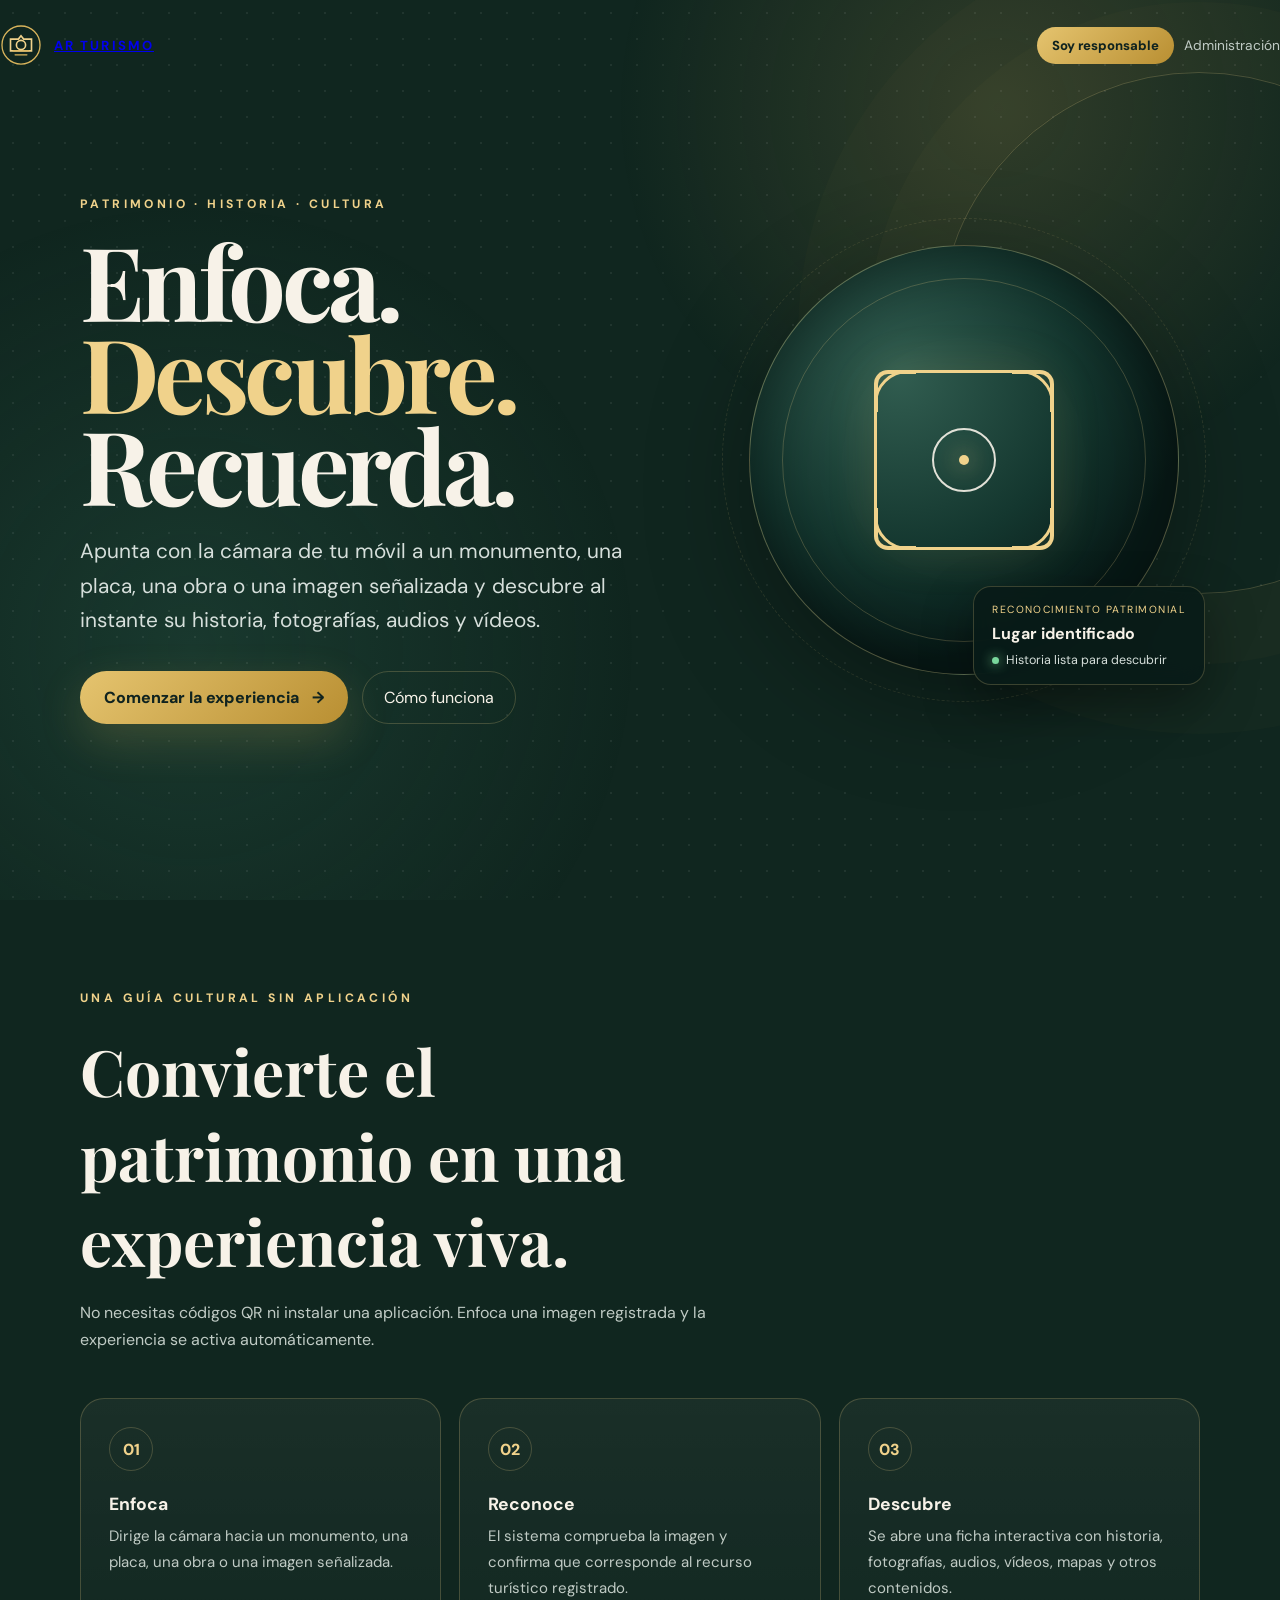
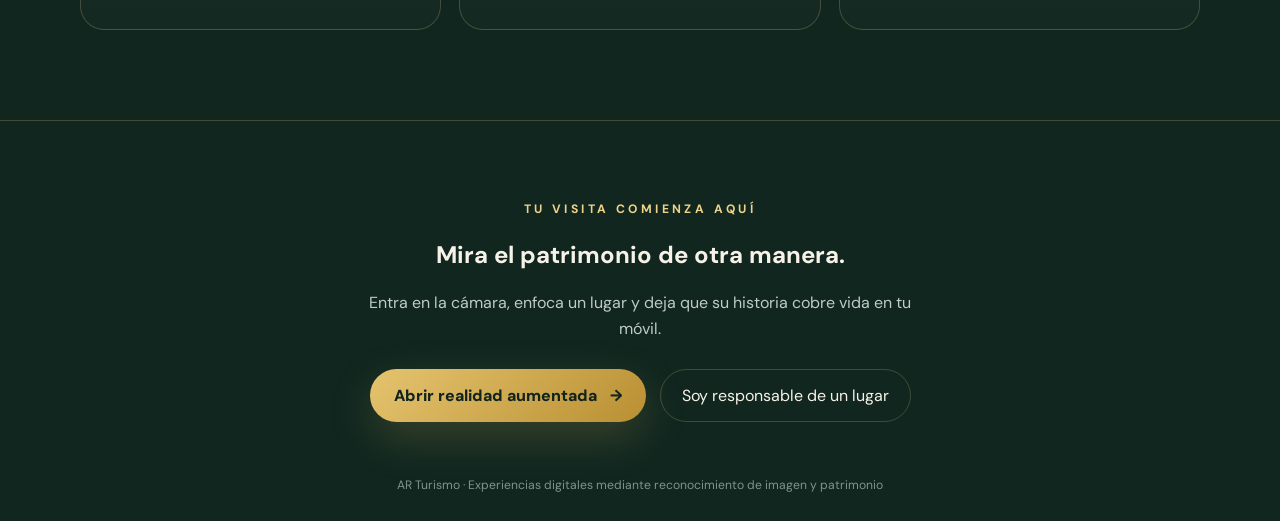
==== tour/index.html @ 6a61d56d "Add files via upload" ====
<!doctype html>
<html lang="es">
<head>
<meta charset="utf-8"><meta name="viewport" content="width=device-width,initial-scale=1,viewport-fit=cover">
<meta name="theme-color" content="#10261f"><meta name="description" content="AR Turismo: descubre monumentos, patrimonio e historias enfocando con la cámara de tu móvil.">
<title>AR Turismo · Descubre el patrimonio</title>
<link rel="preconnect" href="https://fonts.googleapis.com"><link rel="preconnect" href="https://fonts.gstatic.com" crossorigin>
<link href="https://fonts.googleapis.com/css2?family=DM+Sans:wght@400;500;600;700&family=Playfair+Display:wght@600;700&display=swap" rel="stylesheet">
<style>
:root{--bg:#10261f;--bg2:#17352b;--gold:#d9b45c;--gold2:#f0d28b;--cream:#f7f2e8;--muted:#c0cbc5;--line:rgba(240,210,139,.22)}
*{box-sizing:border-box}html{scroll-behavior:smooth}body{margin:0;background:var(--bg);color:var(--cream);font-family:'DM Sans',system-ui,sans-serif;overflow-x:hidden}body:before{content:"";position:fixed;inset:0;pointer-events:none;background:radial-gradient(circle at 78% 12%,rgba(217,180,92,.16),transparent 30%),radial-gradient(circle at 15% 72%,rgba(52,113,92,.25),transparent 35%);z-index:-2}body:after{content:"";position:fixed;inset:0;pointer-events:none;opacity:.07;background-image:radial-gradient(#fff 1px,transparent 1px);background-size:26px 26px;z-index:-1}.wrap{width:min(1120px,92vw);margin:auto}.hero{min-height:100svh;display:flex;align-items:center;position:relative;padding:40px 0 70px}.hero:before{content:"";position:absolute;width:520px;height:520px;border:1px solid var(--line);border-radius:50%;right:-180px;top:8%;box-shadow:0 0 0 70px rgba(217,180,92,.025),0 0 0 140px rgba(217,180,92,.02)}nav{position:absolute;top:24px;left:0;right:0;display:flex;align-items:center;justify-content:space-between}.brand{display:flex;align-items:center;gap:12px;font-weight:700;letter-spacing:.16em;font-size:.82rem}.mini-logo{width:42px;height:42px}.top-links{display:flex;align-items:center;gap:10px}.admin-link{color:var(--muted);text-decoration:none;font-size:.86rem}.owner-link{display:inline-flex;align-items:center;gap:7px;color:#10231f;background:linear-gradient(135deg,#e5c46f,#b98f32);text-decoration:none;font-size:.82rem;font-weight:800;padding:10px 15px;border-radius:999px}.hero-grid{display:grid;grid-template-columns:1.1fr .9fr;gap:70px;align-items:center;width:100%;padding-top:50px}.eyebrow{color:var(--gold2);letter-spacing:.28em;text-transform:uppercase;font-size:.76rem;font-weight:700;margin-bottom:22px}h1{font-family:'Playfair Display',Georgia,serif;font-size:clamp(3.1rem,8vw,6.5rem);line-height:.9;margin:0 0 24px;letter-spacing:-.045em}.accent{color:var(--gold2)}.lead{font-size:clamp(1.05rem,2vw,1.3rem);line-height:1.65;color:#d6dfdb;max-width:640px;margin:0 0 34px}.actions{display:flex;gap:14px;align-items:center;flex-wrap:wrap}.cta{display:inline-flex;align-items:center;gap:13px;padding:16px 24px;border-radius:999px;background:linear-gradient(135deg,#e5c46f,#b98f32);color:#10231f;text-decoration:none;font-weight:800;box-shadow:0 16px 45px rgba(217,180,92,.2)}.ghost{color:var(--cream);text-decoration:none;border:1px solid var(--line);padding:15px 21px;border-radius:999px}.visual{position:relative;min-height:520px;display:grid;place-items:center}.orb{width:min(430px,78vw);aspect-ratio:1;border-radius:50%;background:radial-gradient(circle at 35% 30%,#315d50,#14372f 43%,#081b18 70%);border:1px solid rgba(240,210,139,.32);box-shadow:inset 0 0 80px rgba(0,0,0,.45),0 30px 100px rgba(0,0,0,.35);display:grid;place-items:center;position:relative}.orb:before,.orb:after{content:"";position:absolute;border:1px solid var(--line);border-radius:50%}.orb:before{inset:32px}.orb:after{inset:-28px;border-style:dashed;opacity:.55}.target{width:180px;height:180px;border:3px solid var(--gold2);border-radius:34px;position:relative;box-shadow:0 0 50px rgba(217,180,92,.14)}.target span{position:absolute;width:42px;height:42px;border-color:var(--gold2);border-style:solid}.target span:nth-child(1){left:-3px;top:-3px;border-width:4px 0 0 4px;border-radius:14px 0 0 0}.target span:nth-child(2){right:-3px;top:-3px;border-width:4px 4px 0 0;border-radius:0 14px 0 0}.target span:nth-child(3){left:-3px;bottom:-3px;border-width:0 0 4px 4px;border-radius:0 0 0 14px}.target span:nth-child(4){right:-3px;bottom:-3px;border-width:0 4px 4px 0;border-radius:0 0 14px 0}.lens{position:absolute;inset:55px;border:2px solid rgba(247,242,232,.9);border-radius:50%}.lens:after{content:"";position:absolute;width:10px;height:10px;border-radius:50%;background:var(--gold2);left:50%;top:50%;transform:translate(-50%,-50%);box-shadow:0 0 24px var(--gold2)}.float-card{position:absolute;right:-5px;bottom:35px;background:rgba(8,27,24,.9);backdrop-filter:blur(14px);border:1px solid var(--line);border-radius:18px;padding:16px 18px;min-width:220px;box-shadow:0 20px 50px rgba(0,0,0,.35)}.float-card small{display:block;color:var(--gold2);text-transform:uppercase;letter-spacing:.14em;font-size:.65rem;margin-bottom:7px}.float-card strong{font-size:1rem}.status{display:flex;align-items:center;gap:7px;color:#d6dfdb;font-size:.78rem;margin-top:8px}.dot{width:7px;height:7px;border-radius:50%;background:#79d69c;box-shadow:0 0 12px #79d69c}.section{padding:90px 0}.section-head{max-width:680px;margin-bottom:45px}.section h2{font-family:'Playfair Display',Georgia,serif;font-size:clamp(2.2rem,5vw,4rem);margin:0 0 15px}.section p{color:var(--muted);line-height:1.7}.steps{display:grid;grid-template-columns:repeat(3,1fr);gap:18px}.step{padding:28px;border:1px solid var(--line);background:linear-gradient(180deg,rgba(255,255,255,.045),rgba(255,255,255,.015));border-radius:24px}.num{width:44px;height:44px;border-radius:50%;display:grid;place-items:center;border:1px solid var(--line);color:var(--gold2);font-weight:800;margin-bottom:22px}.step h3{margin:0 0 9px;font-size:1.1rem}.step p{margin:0;font-size:.94rem}.bottom{text-align:center;padding:80px 0 55px;border-top:1px solid var(--line)}.bottom p{color:var(--muted);margin:20px auto 28px;max-width:580px;line-height:1.6}.footer{color:#82928c;text-align:center;font-size:.76rem;padding-bottom:28px}@media(max-width:800px){.hero-grid{grid-template-columns:1fr;gap:20px}.visual{min-height:390px}.orb{width:min(350px,76vw)}.float-card{right:2%;bottom:10px}.steps{grid-template-columns:1fr}.hero{padding-top:85px}.admin-link{display:none}.visual{order:2}.hero-grid{padding-top:20px}}
</style>
</head>
<body>
<header class="hero"><div class="wrap"><nav><a class="brand" href="./"><svg class="mini-logo" viewBox="0 0 64 64" aria-hidden="true"><circle cx="32" cy="32" r="29" fill="none" stroke="#d9b45c" stroke-width="2"/><path d="M16 23h12l4-5 4 5h12v18H16z" fill="none" stroke="#f0d28b" stroke-width="2.5"/><path d="M20 41h24M23 47h18" stroke="#d9b45c" stroke-width="2" stroke-linecap="round"/><circle cx="32" cy="32" r="7" fill="none" stroke="#f0d28b" stroke-width="2.5"/></svg><span>AR TURISMO</span></a><div class="top-links"><a class="owner-link" href="./owner/">Soy responsable</a><a class="admin-link" href="./admin/">Administración</a></div></nav><div class="hero-grid"><div><div class="eyebrow">Patrimonio · Historia · Cultura</div><h1>Enfoca.<br><span class="accent">Descubre.</span><br>Recuerda.</h1><p class="lead">Apunta con la cámara de tu móvil a un monumento, una placa, una obra o una imagen señalizada y descubre al instante su historia, fotografías, audios y vídeos.</p><div class="actions"><a class="cta" href="./app.html">Comenzar la experiencia <span>→</span></a><a class="ghost" href="#como-funciona">Cómo funciona</a></div></div><div class="visual" aria-hidden="true"><div class="orb"><div class="target"><span></span><span></span><span></span><span></span><div class="lens"></div></div></div><div class="float-card"><small>Reconocimiento patrimonial</small><strong>Lugar identificado</strong><div class="status"><span class="dot"></span> Historia lista para descubrir</div></div></div></div></div></header>
<main id="como-funciona" class="section"><div class="wrap"><div class="section-head"><div class="eyebrow">Una guía cultural sin aplicación</div><h2>Convierte el patrimonio en una experiencia viva.</h2><p>No necesitas códigos QR ni instalar una aplicación. Enfoca una imagen registrada y la experiencia se activa automáticamente.</p></div><div class="steps"><article class="step"><div class="num">01</div><h3>Enfoca</h3><p>Dirige la cámara hacia un monumento, una placa, una obra o una imagen señalizada.</p></article><article class="step"><div class="num">02</div><h3>Reconoce</h3><p>El sistema comprueba la imagen y confirma que corresponde al recurso turístico registrado.</p></article><article class="step"><div class="num">03</div><h3>Descubre</h3><p>Se abre una ficha interactiva con historia, fotografías, audios, vídeos, mapas y otros contenidos.</p></article></div></div></main>
<section class="bottom"><div class="wrap"><div class="eyebrow">Tu visita comienza aquí</div><h2>Mira el patrimonio de otra manera.</h2><p>Entra en la cámara, enfoca un lugar y deja que su historia cobre vida en tu móvil.</p><div class="actions" style="justify-content:center"><a class="cta" href="./app.html">Abrir realidad aumentada <span>→</span></a><a class="ghost" href="./owner/">Soy responsable de un lugar</a></div></div></section>
<footer class="footer">AR Turismo · Experiencias digitales mediante reconocimiento de imagen y patrimonio</footer>
</body></html>
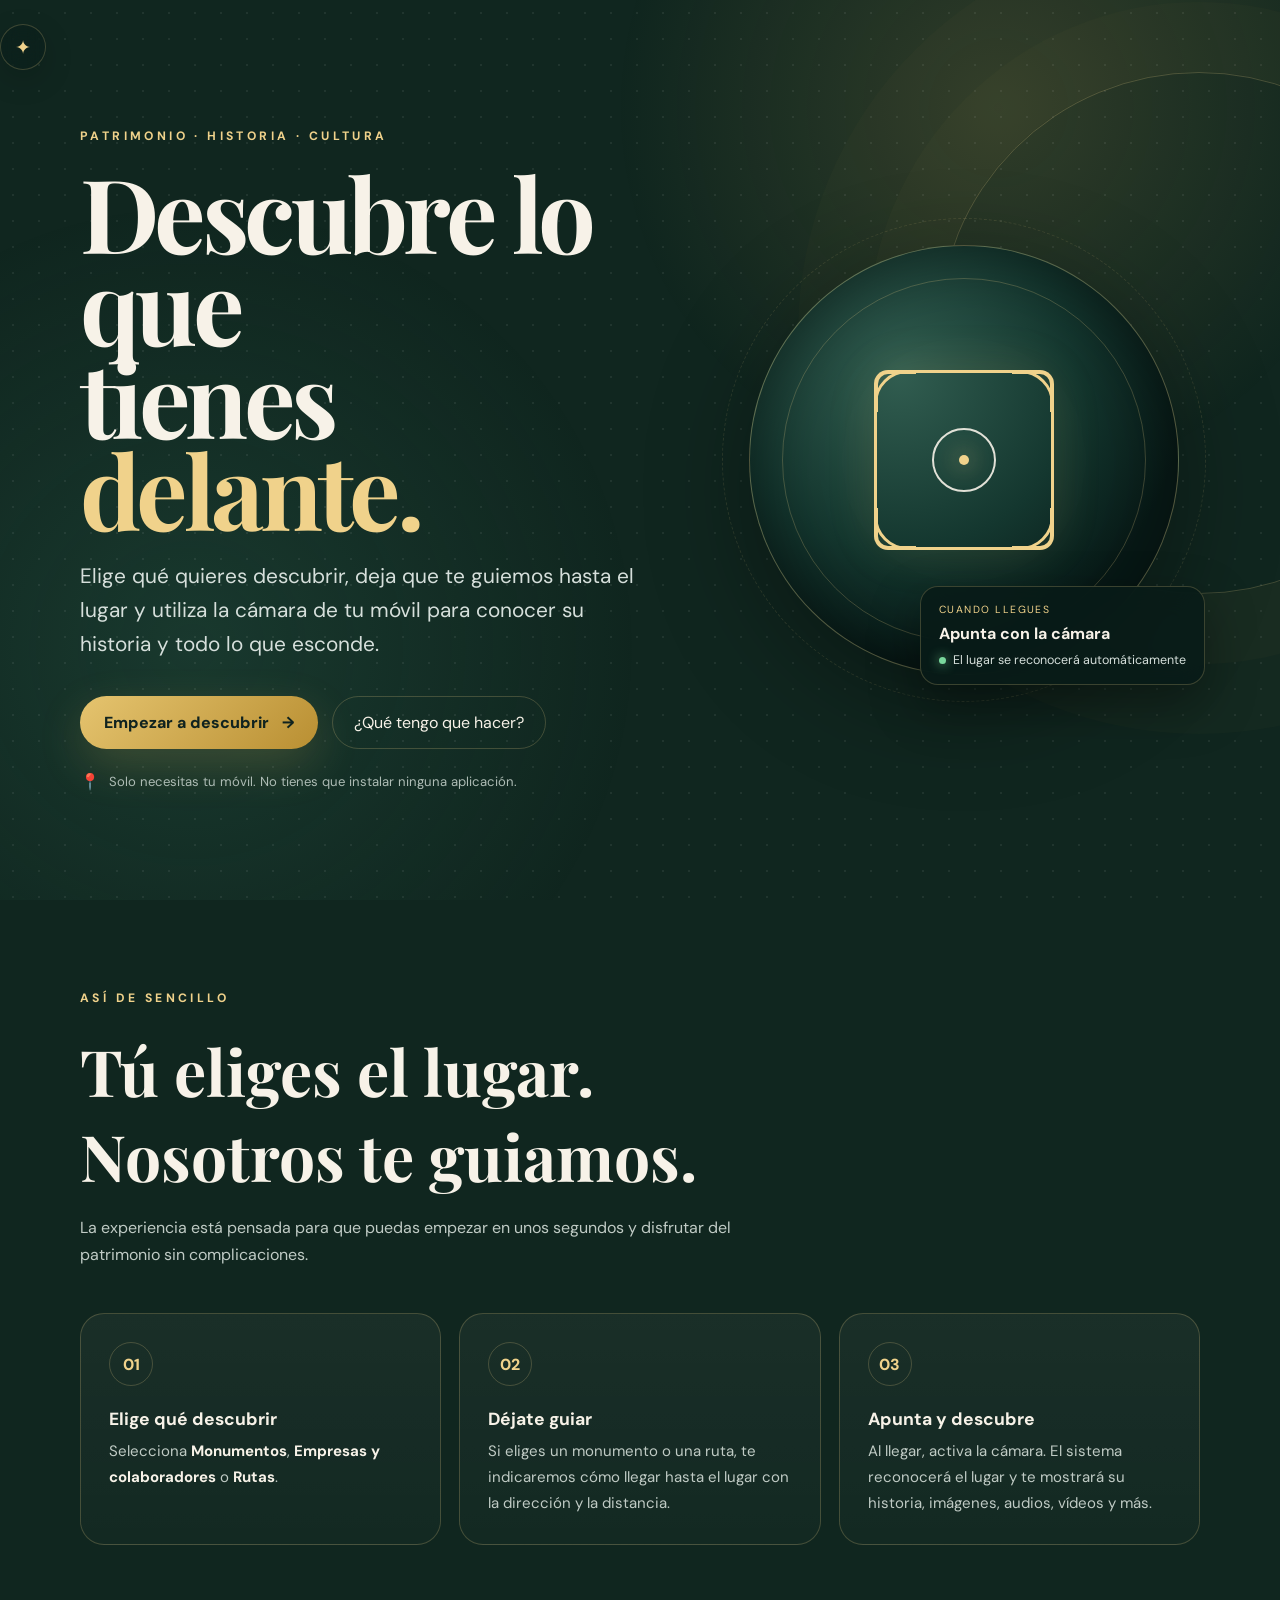
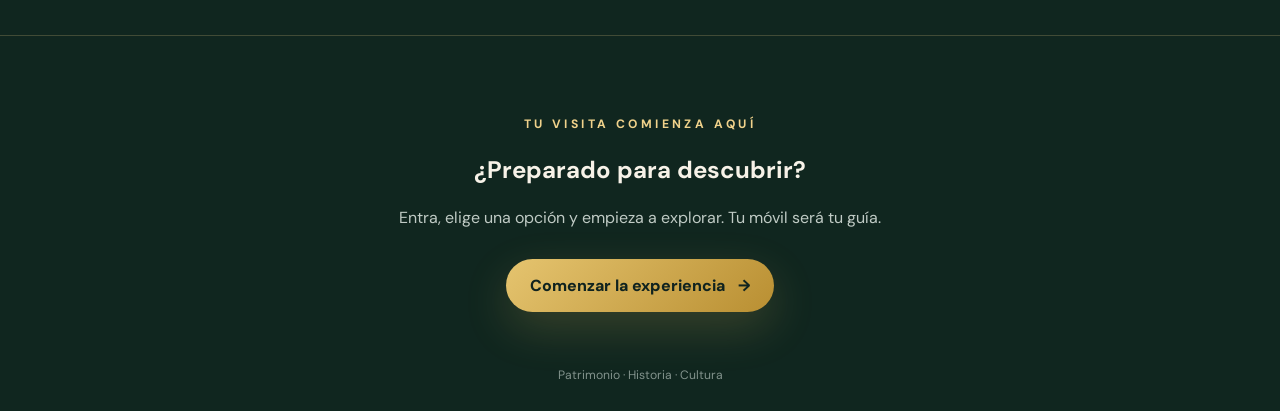
==== commit 8d15bc73: "Add files via upload" ====
--- a/tour/index.html
+++ b/tour/index.html
@@ -2,18 +2,21 @@
 <html lang="es">
 <head>
 <meta charset="utf-8"><meta name="viewport" content="width=device-width,initial-scale=1,viewport-fit=cover">
-<meta name="theme-color" content="#10261f"><meta name="description" content="AR Turismo: descubre monumentos, patrimonio e historias enfocando con la cámara de tu móvil.">
-<title>AR Turismo · Descubre el patrimonio</title>
+<meta name="theme-color" content="#10261f"><meta name="description" content="Descubre monumentos, rutas, empresas y lugares de interés. Déjate guiar y descubre su historia con tu móvil.">
+<title>Descubre tu patrimonio</title>
 <link rel="preconnect" href="https://fonts.googleapis.com"><link rel="preconnect" href="https://fonts.gstatic.com" crossorigin>
 <link href="https://fonts.googleapis.com/css2?family=DM+Sans:wght@400;500;600;700&family=Playfair+Display:wght@600;700&display=swap" rel="stylesheet">
 <style>
 :root{--bg:#10261f;--bg2:#17352b;--gold:#d9b45c;--gold2:#f0d28b;--cream:#f7f2e8;--muted:#c0cbc5;--line:rgba(240,210,139,.22)}
-*{box-sizing:border-box}html{scroll-behavior:smooth}body{margin:0;background:var(--bg);color:var(--cream);font-family:'DM Sans',system-ui,sans-serif;overflow-x:hidden}body:before{content:"";position:fixed;inset:0;pointer-events:none;background:radial-gradient(circle at 78% 12%,rgba(217,180,92,.16),transparent 30%),radial-gradient(circle at 15% 72%,rgba(52,113,92,.25),transparent 35%);z-index:-2}body:after{content:"";position:fixed;inset:0;pointer-events:none;opacity:.07;background-image:radial-gradient(#fff 1px,transparent 1px);background-size:26px 26px;z-index:-1}.wrap{width:min(1120px,92vw);margin:auto}.hero{min-height:100svh;display:flex;align-items:center;position:relative;padding:40px 0 70px}.hero:before{content:"";position:absolute;width:520px;height:520px;border:1px solid var(--line);border-radius:50%;right:-180px;top:8%;box-shadow:0 0 0 70px rgba(217,180,92,.025),0 0 0 140px rgba(217,180,92,.02)}nav{position:absolute;top:24px;left:0;right:0;display:flex;align-items:center;justify-content:space-between}.brand{display:flex;align-items:center;gap:12px;font-weight:700;letter-spacing:.16em;font-size:.82rem}.mini-logo{width:42px;height:42px}.top-links{display:flex;align-items:center;gap:10px}.admin-link{color:var(--muted);text-decoration:none;font-size:.86rem}.owner-link{display:inline-flex;align-items:center;gap:7px;color:#10231f;background:linear-gradient(135deg,#e5c46f,#b98f32);text-decoration:none;font-size:.82rem;font-weight:800;padding:10px 15px;border-radius:999px}.hero-grid{display:grid;grid-template-columns:1.1fr .9fr;gap:70px;align-items:center;width:100%;padding-top:50px}.eyebrow{color:var(--gold2);letter-spacing:.28em;text-transform:uppercase;font-size:.76rem;font-weight:700;margin-bottom:22px}h1{font-family:'Playfair Display',Georgia,serif;font-size:clamp(3.1rem,8vw,6.5rem);line-height:.9;margin:0 0 24px;letter-spacing:-.045em}.accent{color:var(--gold2)}.lead{font-size:clamp(1.05rem,2vw,1.3rem);line-height:1.65;color:#d6dfdb;max-width:640px;margin:0 0 34px}.actions{display:flex;gap:14px;align-items:center;flex-wrap:wrap}.cta{display:inline-flex;align-items:center;gap:13px;padding:16px 24px;border-radius:999px;background:linear-gradient(135deg,#e5c46f,#b98f32);color:#10231f;text-decoration:none;font-weight:800;box-shadow:0 16px 45px rgba(217,180,92,.2)}.ghost{color:var(--cream);text-decoration:none;border:1px solid var(--line);padding:15px 21px;border-radius:999px}.visual{position:relative;min-height:520px;display:grid;place-items:center}.orb{width:min(430px,78vw);aspect-ratio:1;border-radius:50%;background:radial-gradient(circle at 35% 30%,#315d50,#14372f 43%,#081b18 70%);border:1px solid rgba(240,210,139,.32);box-shadow:inset 0 0 80px rgba(0,0,0,.45),0 30px 100px rgba(0,0,0,.35);display:grid;place-items:center;position:relative}.orb:before,.orb:after{content:"";position:absolute;border:1px solid var(--line);border-radius:50%}.orb:before{inset:32px}.orb:after{inset:-28px;border-style:dashed;opacity:.55}.target{width:180px;height:180px;border:3px solid var(--gold2);border-radius:34px;position:relative;box-shadow:0 0 50px rgba(217,180,92,.14)}.target span{position:absolute;width:42px;height:42px;border-color:var(--gold2);border-style:solid}.target span:nth-child(1){left:-3px;top:-3px;border-width:4px 0 0 4px;border-radius:14px 0 0 0}.target span:nth-child(2){right:-3px;top:-3px;border-width:4px 4px 0 0;border-radius:0 14px 0 0}.target span:nth-child(3){left:-3px;bottom:-3px;border-width:0 0 4px 4px;border-radius:0 0 0 14px}.target span:nth-child(4){right:-3px;bottom:-3px;border-width:0 4px 4px 0;border-radius:0 0 14px 0}.lens{position:absolute;inset:55px;border:2px solid rgba(247,242,232,.9);border-radius:50%}.lens:after{content:"";position:absolute;width:10px;height:10px;border-radius:50%;background:var(--gold2);left:50%;top:50%;transform:translate(-50%,-50%);box-shadow:0 0 24px var(--gold2)}.float-card{position:absolute;right:-5px;bottom:35px;background:rgba(8,27,24,.9);backdrop-filter:blur(14px);border:1px solid var(--line);border-radius:18px;padding:16px 18px;min-width:220px;box-shadow:0 20px 50px rgba(0,0,0,.35)}.float-card small{display:block;color:var(--gold2);text-transform:uppercase;letter-spacing:.14em;font-size:.65rem;margin-bottom:7px}.float-card strong{font-size:1rem}.status{display:flex;align-items:center;gap:7px;color:#d6dfdb;font-size:.78rem;margin-top:8px}.dot{width:7px;height:7px;border-radius:50%;background:#79d69c;box-shadow:0 0 12px #79d69c}.section{padding:90px 0}.section-head{max-width:680px;margin-bottom:45px}.section h2{font-family:'Playfair Display',Georgia,serif;font-size:clamp(2.2rem,5vw,4rem);margin:0 0 15px}.section p{color:var(--muted);line-height:1.7}.steps{display:grid;grid-template-columns:repeat(3,1fr);gap:18px}.step{padding:28px;border:1px solid var(--line);background:linear-gradient(180deg,rgba(255,255,255,.045),rgba(255,255,255,.015));border-radius:24px}.num{width:44px;height:44px;border-radius:50%;display:grid;place-items:center;border:1px solid var(--line);color:var(--gold2);font-weight:800;margin-bottom:22px}.step h3{margin:0 0 9px;font-size:1.1rem}.step p{margin:0;font-size:.94rem}.bottom{text-align:center;padding:80px 0 55px;border-top:1px solid var(--line)}.bottom p{color:var(--muted);margin:20px auto 28px;max-width:580px;line-height:1.6}.footer{color:#82928c;text-align:center;font-size:.76rem;padding-bottom:28px}@media(max-width:800px){.hero-grid{grid-template-columns:1fr;gap:20px}.visual{min-height:390px}.orb{width:min(350px,76vw)}.float-card{right:2%;bottom:10px}.steps{grid-template-columns:1fr}.hero{padding-top:85px}.admin-link{display:none}.visual{order:2}.hero-grid{padding-top:20px}}
+*{box-sizing:border-box}html{scroll-behavior:smooth}body{margin:0;background:var(--bg);color:var(--cream);font-family:'DM Sans',system-ui,sans-serif;overflow-x:hidden}body:before{content:"";position:fixed;inset:0;pointer-events:none;background:radial-gradient(circle at 78% 12%,rgba(217,180,92,.16),transparent 30%),radial-gradient(circle at 15% 72%,rgba(52,113,92,.25),transparent 35%);z-index:-2}body:after{content:"";position:fixed;inset:0;pointer-events:none;opacity:.07;background-image:radial-gradient(#fff 1px,transparent 1px);background-size:26px 26px;z-index:-1}.wrap{width:min(1120px,92vw);margin:auto}.hero{min-height:100svh;display:flex;align-items:center;position:relative;padding:40px 0 70px}.hero:before{content:"";position:absolute;width:520px;height:520px;border:1px solid var(--line);border-radius:50%;right:-180px;top:8%;box-shadow:0 0 0 70px rgba(217,180,92,.025),0 0 0 140px rgba(217,180,92,.02)}nav{position:absolute;top:24px;left:0;right:0;display:flex;align-items:center;justify-content:space-between}.brand{display:flex;align-items:center;gap:12px;font-weight:700;letter-spacing:.16em;font-size:.82rem}.mini-logo{width:42px;height:42px}.top-links{display:flex;align-items:center;gap:10px}.admin-link{color:var(--muted);text-decoration:none;font-size:.86rem}.owner-link{display:inline-flex;align-items:center;gap:7px;color:#10231f;background:linear-gradient(135deg,#e5c46f,#b98f32);text-decoration:none;font-size:.82rem;font-weight:800;padding:10px 15px;border-radius:999px}.hero-grid{display:grid;grid-template-columns:1.1fr .9fr;gap:70px;align-items:center;width:100%;padding-top:50px}.eyebrow{color:var(--gold2);letter-spacing:.28em;text-transform:uppercase;font-size:.76rem;font-weight:700;margin-bottom:22px}h1{font-family:'Playfair Display',Georgia,serif;font-size:clamp(3.1rem,8vw,6.5rem);line-height:.9;margin:0 0 24px;letter-spacing:-.045em}.accent{color:var(--gold2)}.lead{font-size:clamp(1.05rem,2vw,1.3rem);line-height:1.65;color:#d6dfdb;max-width:640px;margin:0 0 34px}.actions{display:flex;gap:14px;align-items:center;flex-wrap:wrap}.cta{display:inline-flex;align-items:center;gap:13px;padding:16px 24px;border-radius:999px;background:linear-gradient(135deg,#e5c46f,#b98f32);color:#10231f;text-decoration:none;font-weight:800;box-shadow:0 16px 45px rgba(217,180,92,.2)}.ghost{color:var(--cream);text-decoration:none;border:1px solid var(--line);padding:15px 21px;border-radius:999px}.visual{position:relative;min-height:520px;display:grid;place-items:center}.orb{width:min(430px,78vw);aspect-ratio:1;border-radius:50%;background:radial-gradient(circle at 35% 30%,#315d50,#14372f 43%,#081b18 70%);border:1px solid rgba(240,210,139,.32);box-shadow:inset 0 0 80px rgba(0,0,0,.45),0 30px 100px rgba(0,0,0,.35);display:grid;place-items:center;position:relative}.orb:before,.orb:after{content:"";position:absolute;border:1px solid var(--line);border-radius:50%}.orb:before{inset:32px}.orb:after{inset:-28px;border-style:dashed;opacity:.55}.target{width:180px;height:180px;border:3px solid var(--gold2);border-radius:34px;position:relative;box-shadow:0 0 50px rgba(217,180,92,.14)}.target span{position:absolute;width:42px;height:42px;border-color:var(--gold2);border-style:solid}.target span:nth-child(1){left:-3px;top:-3px;border-width:4px 0 0 4px;border-radius:14px 0 0 0}.target span:nth-child(2){right:-3px;top:-3px;border-width:4px 4px 0 0;border-radius:0 14px 0 0}.target span:nth-child(3){left:-3px;bottom:-3px;border-width:0 0 4px 4px;border-radius:0 0 0 14px}.target span:nth-child(4){right:-3px;bottom:-3px;border-width:0 4px 4px 0;border-radius:0 0 14px 0}.lens{position:absolute;inset:55px;border:2px solid rgba(247,242,232,.9);border-radius:50%}.lens:after{content:"";position:absolute;width:10px;height:10px;border-radius:50%;background:var(--gold2);left:50%;top:50%;transform:translate(-50%,-50%);box-shadow:0 0 24px var(--gold2)}.float-card{position:absolute;right:-5px;bottom:35px;background:rgba(8,27,24,.9);backdrop-filter:blur(14px);border:1px solid var(--line);border-radius:18px;padding:16px 18px;min-width:220px;box-shadow:0 20px 50px rgba(0,0,0,.35)}.float-card small{display:block;color:var(--gold2);text-transform:uppercase;letter-spacing:.14em;font-size:.65rem;margin-bottom:7px}.float-card strong{font-size:1rem}.status{display:flex;align-items:center;gap:7px;color:#d6dfdb;font-size:.78rem;margin-top:8px}.dot{width:7px;height:7px;border-radius:50%;background:#79d69c;box-shadow:0 0 12px #79d69c}.section{padding:90px 0}.section-head{max-width:680px;margin-bottom:45px}.section h2{font-family:'Playfair Display',Georgia,serif;font-size:clamp(2.2rem,5vw,4rem);margin:0 0 15px}.section p{color:var(--muted);line-height:1.7}.steps{display:grid;grid-template-columns:repeat(3,1fr);gap:18px}.step{padding:28px;border:1px solid var(--line);background:linear-gradient(180deg,rgba(255,255,255,.045),rgba(255,255,255,.015));border-radius:24px}.num{width:44px;height:44px;border-radius:50%;display:grid;place-items:center;border:1px solid var(--line);color:var(--gold2);font-weight:800;margin-bottom:22px}.step h3{margin:0 0 9px;font-size:1.1rem}.step p{margin:0;font-size:.94rem}.bottom{text-align:center;padding:80px 0 55px;border-top:1px solid var(--line)}.bottom p{color:var(--muted);margin:20px auto 28px;max-width:580px;line-height:1.6}.footer{color:#82928c;text-align:center;font-size:.76rem;padding-bottom:28px}
+.home-mark{display:grid;place-items:center;width:46px;height:46px;border-radius:50%;border:1px solid var(--line);color:var(--gold2);text-decoration:none;background:rgba(8,27,24,.42);backdrop-filter:blur(10px);font-size:1.2rem;box-shadow:0 10px 30px rgba(0,0,0,.16)}
+.hero-note{display:flex;align-items:center;gap:9px;margin-top:22px;color:#aebcb5;font-size:.82rem;max-width:460px}.hero-note span:first-child{font-size:1rem}.float-card{min-width:250px}.step strong{color:var(--cream)}
+@media(max-width:800px){.hero-grid{grid-template-columns:1fr;gap:20px}.visual{min-height:390px}.orb{width:min(350px,76vw)}.float-card{right:2%;bottom:10px}.steps{grid-template-columns:1fr}.hero{padding-top:85px}.admin-link{display:none}.visual{order:2}.hero-grid{padding-top:20px}}
 </style>
 </head>
 <body>
-<header class="hero"><div class="wrap"><nav><a class="brand" href="./"><svg class="mini-logo" viewBox="0 0 64 64" aria-hidden="true"><circle cx="32" cy="32" r="29" fill="none" stroke="#d9b45c" stroke-width="2"/><path d="M16 23h12l4-5 4 5h12v18H16z" fill="none" stroke="#f0d28b" stroke-width="2.5"/><path d="M20 41h24M23 47h18" stroke="#d9b45c" stroke-width="2" stroke-linecap="round"/><circle cx="32" cy="32" r="7" fill="none" stroke="#f0d28b" stroke-width="2.5"/></svg><span>AR TURISMO</span></a><div class="top-links"><a class="owner-link" href="./owner/">Soy responsable</a><a class="admin-link" href="./admin/">Administración</a></div></nav><div class="hero-grid"><div><div class="eyebrow">Patrimonio · Historia · Cultura</div><h1>Enfoca.<br><span class="accent">Descubre.</span><br>Recuerda.</h1><p class="lead">Apunta con la cámara de tu móvil a un monumento, una placa, una obra o una imagen señalizada y descubre al instante su historia, fotografías, audios y vídeos.</p><div class="actions"><a class="cta" href="./app.html">Comenzar la experiencia <span>→</span></a><a class="ghost" href="#como-funciona">Cómo funciona</a></div></div><div class="visual" aria-hidden="true"><div class="orb"><div class="target"><span></span><span></span><span></span><span></span><div class="lens"></div></div></div><div class="float-card"><small>Reconocimiento patrimonial</small><strong>Lugar identificado</strong><div class="status"><span class="dot"></span> Historia lista para descubrir</div></div></div></div></div></header>
-<main id="como-funciona" class="section"><div class="wrap"><div class="section-head"><div class="eyebrow">Una guía cultural sin aplicación</div><h2>Convierte el patrimonio en una experiencia viva.</h2><p>No necesitas códigos QR ni instalar una aplicación. Enfoca una imagen registrada y la experiencia se activa automáticamente.</p></div><div class="steps"><article class="step"><div class="num">01</div><h3>Enfoca</h3><p>Dirige la cámara hacia un monumento, una placa, una obra o una imagen señalizada.</p></article><article class="step"><div class="num">02</div><h3>Reconoce</h3><p>El sistema comprueba la imagen y confirma que corresponde al recurso turístico registrado.</p></article><article class="step"><div class="num">03</div><h3>Descubre</h3><p>Se abre una ficha interactiva con historia, fotografías, audios, vídeos, mapas y otros contenidos.</p></article></div></div></main>
-<section class="bottom"><div class="wrap"><div class="eyebrow">Tu visita comienza aquí</div><h2>Mira el patrimonio de otra manera.</h2><p>Entra en la cámara, enfoca un lugar y deja que su historia cobre vida en tu móvil.</p><div class="actions" style="justify-content:center"><a class="cta" href="./app.html">Abrir realidad aumentada <span>→</span></a><a class="ghost" href="./owner/">Soy responsable de un lugar</a></div></div></section>
-<footer class="footer">AR Turismo · Experiencias digitales mediante reconocimiento de imagen y patrimonio</footer>
+<header class="hero"><div class="wrap"><nav aria-label="Navegación principal"><a class="home-mark" href="./" aria-label="Inicio"><span>✦</span></a></nav><div class="hero-grid"><div><div class="eyebrow">Patrimonio · Historia · Cultura</div><h1>Descubre lo que<br>tienes <span class="accent">delante.</span></h1><p class="lead">Elige qué quieres descubrir, deja que te guiemos hasta el lugar y utiliza la cámara de tu móvil para conocer su historia y todo lo que esconde.</p><div class="actions"><a class="cta" href="./app.html">Empezar a descubrir <span>→</span></a><a class="ghost" href="#como-funciona">¿Qué tengo que hacer?</a></div><div class="hero-note"><span>📍</span><span>Solo necesitas tu móvil. No tienes que instalar ninguna aplicación.</span></div></div><div class="visual" aria-hidden="true"><div class="orb"><div class="target"><span></span><span></span><span></span><span></span><div class="lens"></div></div></div><div class="float-card"><small>Cuando llegues</small><strong>Apunta con la cámara</strong><div class="status"><span class="dot"></span> El lugar se reconocerá automáticamente</div></div></div></div></div></header>
+<main id="como-funciona" class="section"><div class="wrap"><div class="section-head"><div class="eyebrow">Así de sencillo</div><h2>Tú eliges el lugar.<br>Nosotros te guiamos.</h2><p>La experiencia está pensada para que puedas empezar en unos segundos y disfrutar del patrimonio sin complicaciones.</p></div><div class="steps"><article class="step"><div class="num">01</div><h3>Elige qué descubrir</h3><p>Selecciona <strong>Monumentos</strong>, <strong>Empresas y colaboradores</strong> o <strong>Rutas</strong>.</p></article><article class="step"><div class="num">02</div><h3>Déjate guiar</h3><p>Si eliges un monumento o una ruta, te indicaremos cómo llegar hasta el lugar con la dirección y la distancia.</p></article><article class="step"><div class="num">03</div><h3>Apunta y descubre</h3><p>Al llegar, activa la cámara. El sistema reconocerá el lugar y te mostrará su historia, imágenes, audios, vídeos y más.</p></article></div></div></main>
+<section class="bottom"><div class="wrap"><div class="eyebrow">Tu visita comienza aquí</div><h2>¿Preparado para descubrir?</h2><p>Entra, elige una opción y empieza a explorar. Tu móvil será tu guía.</p><div class="actions" style="justify-content:center"><a class="cta" href="./app.html">Comenzar la experiencia <span>→</span></a></div></div></section>
+<footer class="footer">Patrimonio · Historia · Cultura</footer>
 </body></html>
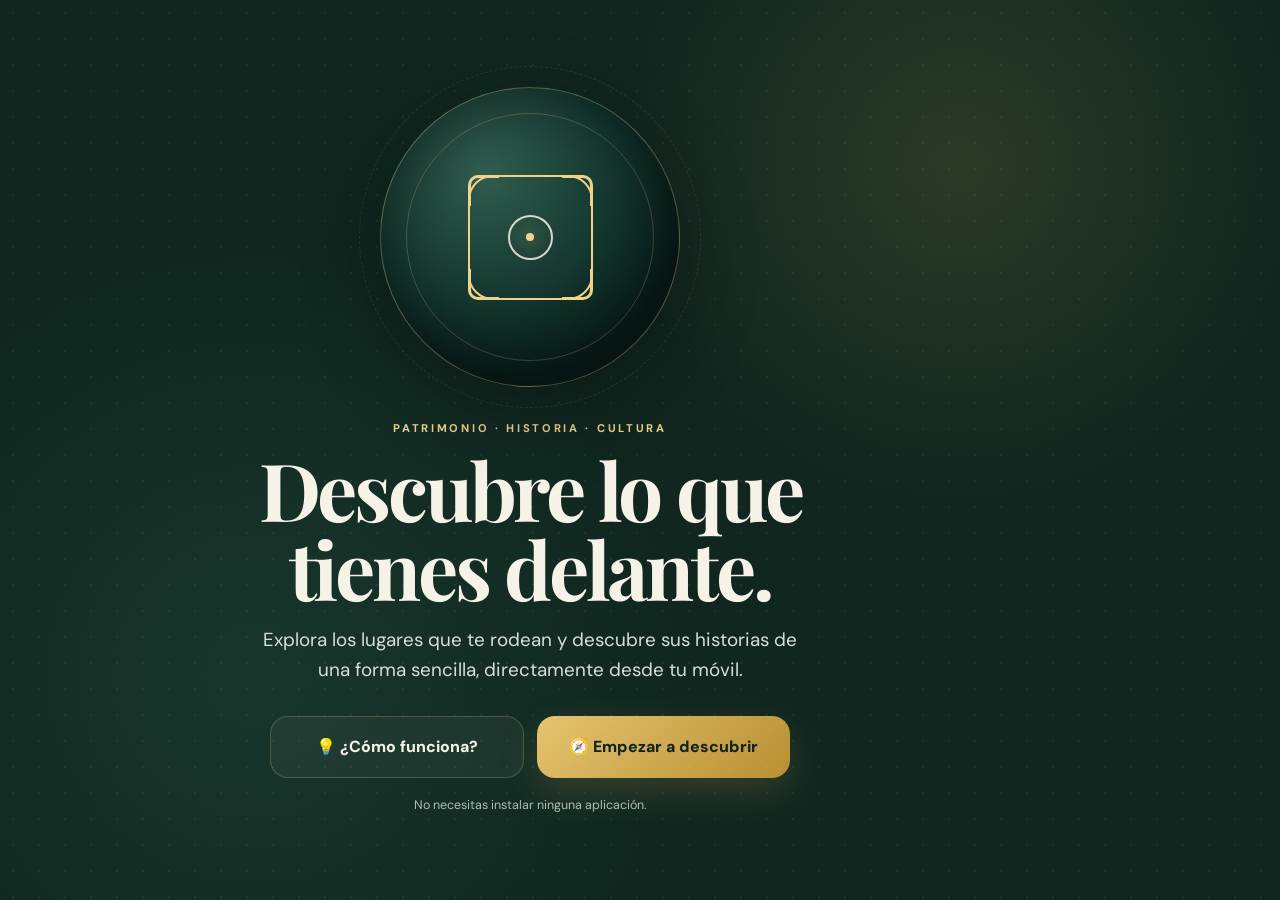
==== commit 95b51ac7: "Add files via upload" ====
--- a/tour/index.html
+++ b/tour/index.html
@@ -8,15 +8,53 @@
 <link href="https://fonts.googleapis.com/css2?family=DM+Sans:wght@400;500;600;700&family=Playfair+Display:wght@600;700&display=swap" rel="stylesheet">
 <style>
 :root{--bg:#10261f;--bg2:#17352b;--gold:#d9b45c;--gold2:#f0d28b;--cream:#f7f2e8;--muted:#c0cbc5;--line:rgba(240,210,139,.22)}
-*{box-sizing:border-box}html{scroll-behavior:smooth}body{margin:0;background:var(--bg);color:var(--cream);font-family:'DM Sans',system-ui,sans-serif;overflow-x:hidden}body:before{content:"";position:fixed;inset:0;pointer-events:none;background:radial-gradient(circle at 78% 12%,rgba(217,180,92,.16),transparent 30%),radial-gradient(circle at 15% 72%,rgba(52,113,92,.25),transparent 35%);z-index:-2}body:after{content:"";position:fixed;inset:0;pointer-events:none;opacity:.07;background-image:radial-gradient(#fff 1px,transparent 1px);background-size:26px 26px;z-index:-1}.wrap{width:min(1120px,92vw);margin:auto}.hero{min-height:100svh;display:flex;align-items:center;position:relative;padding:40px 0 70px}.hero:before{content:"";position:absolute;width:520px;height:520px;border:1px solid var(--line);border-radius:50%;right:-180px;top:8%;box-shadow:0 0 0 70px rgba(217,180,92,.025),0 0 0 140px rgba(217,180,92,.02)}nav{position:absolute;top:24px;left:0;right:0;display:flex;align-items:center;justify-content:space-between}.brand{display:flex;align-items:center;gap:12px;font-weight:700;letter-spacing:.16em;font-size:.82rem}.mini-logo{width:42px;height:42px}.top-links{display:flex;align-items:center;gap:10px}.admin-link{color:var(--muted);text-decoration:none;font-size:.86rem}.owner-link{display:inline-flex;align-items:center;gap:7px;color:#10231f;background:linear-gradient(135deg,#e5c46f,#b98f32);text-decoration:none;font-size:.82rem;font-weight:800;padding:10px 15px;border-radius:999px}.hero-grid{display:grid;grid-template-columns:1.1fr .9fr;gap:70px;align-items:center;width:100%;padding-top:50px}.eyebrow{color:var(--gold2);letter-spacing:.28em;text-transform:uppercase;font-size:.76rem;font-weight:700;margin-bottom:22px}h1{font-family:'Playfair Display',Georgia,serif;font-size:clamp(3.1rem,8vw,6.5rem);line-height:.9;margin:0 0 24px;letter-spacing:-.045em}.accent{color:var(--gold2)}.lead{font-size:clamp(1.05rem,2vw,1.3rem);line-height:1.65;color:#d6dfdb;max-width:640px;margin:0 0 34px}.actions{display:flex;gap:14px;align-items:center;flex-wrap:wrap}.cta{display:inline-flex;align-items:center;gap:13px;padding:16px 24px;border-radius:999px;background:linear-gradient(135deg,#e5c46f,#b98f32);color:#10231f;text-decoration:none;font-weight:800;box-shadow:0 16px 45px rgba(217,180,92,.2)}.ghost{color:var(--cream);text-decoration:none;border:1px solid var(--line);padding:15px 21px;border-radius:999px}.visual{position:relative;min-height:520px;display:grid;place-items:center}.orb{width:min(430px,78vw);aspect-ratio:1;border-radius:50%;background:radial-gradient(circle at 35% 30%,#315d50,#14372f 43%,#081b18 70%);border:1px solid rgba(240,210,139,.32);box-shadow:inset 0 0 80px rgba(0,0,0,.45),0 30px 100px rgba(0,0,0,.35);display:grid;place-items:center;position:relative}.orb:before,.orb:after{content:"";position:absolute;border:1px solid var(--line);border-radius:50%}.orb:before{inset:32px}.orb:after{inset:-28px;border-style:dashed;opacity:.55}.target{width:180px;height:180px;border:3px solid var(--gold2);border-radius:34px;position:relative;box-shadow:0 0 50px rgba(217,180,92,.14)}.target span{position:absolute;width:42px;height:42px;border-color:var(--gold2);border-style:solid}.target span:nth-child(1){left:-3px;top:-3px;border-width:4px 0 0 4px;border-radius:14px 0 0 0}.target span:nth-child(2){right:-3px;top:-3px;border-width:4px 4px 0 0;border-radius:0 14px 0 0}.target span:nth-child(3){left:-3px;bottom:-3px;border-width:0 0 4px 4px;border-radius:0 0 0 14px}.target span:nth-child(4){right:-3px;bottom:-3px;border-width:0 4px 4px 0;border-radius:0 0 14px 0}.lens{position:absolute;inset:55px;border:2px solid rgba(247,242,232,.9);border-radius:50%}.lens:after{content:"";position:absolute;width:10px;height:10px;border-radius:50%;background:var(--gold2);left:50%;top:50%;transform:translate(-50%,-50%);box-shadow:0 0 24px var(--gold2)}.float-card{position:absolute;right:-5px;bottom:35px;background:rgba(8,27,24,.9);backdrop-filter:blur(14px);border:1px solid var(--line);border-radius:18px;padding:16px 18px;min-width:220px;box-shadow:0 20px 50px rgba(0,0,0,.35)}.float-card small{display:block;color:var(--gold2);text-transform:uppercase;letter-spacing:.14em;font-size:.65rem;margin-bottom:7px}.float-card strong{font-size:1rem}.status{display:flex;align-items:center;gap:7px;color:#d6dfdb;font-size:.78rem;margin-top:8px}.dot{width:7px;height:7px;border-radius:50%;background:#79d69c;box-shadow:0 0 12px #79d69c}.section{padding:90px 0}.section-head{max-width:680px;margin-bottom:45px}.section h2{font-family:'Playfair Display',Georgia,serif;font-size:clamp(2.2rem,5vw,4rem);margin:0 0 15px}.section p{color:var(--muted);line-height:1.7}.steps{display:grid;grid-template-columns:repeat(3,1fr);gap:18px}.step{padding:28px;border:1px solid var(--line);background:linear-gradient(180deg,rgba(255,255,255,.045),rgba(255,255,255,.015));border-radius:24px}.num{width:44px;height:44px;border-radius:50%;display:grid;place-items:center;border:1px solid var(--line);color:var(--gold2);font-weight:800;margin-bottom:22px}.step h3{margin:0 0 9px;font-size:1.1rem}.step p{margin:0;font-size:.94rem}.bottom{text-align:center;padding:80px 0 55px;border-top:1px solid var(--line)}.bottom p{color:var(--muted);margin:20px auto 28px;max-width:580px;line-height:1.6}.footer{color:#82928c;text-align:center;font-size:.76rem;padding-bottom:28px}
-.home-mark{display:grid;place-items:center;width:46px;height:46px;border-radius:50%;border:1px solid var(--line);color:var(--gold2);text-decoration:none;background:rgba(8,27,24,.42);backdrop-filter:blur(10px);font-size:1.2rem;box-shadow:0 10px 30px rgba(0,0,0,.16)}
-.hero-note{display:flex;align-items:center;gap:9px;margin-top:22px;color:#aebcb5;font-size:.82rem;max-width:460px}.hero-note span:first-child{font-size:1rem}.float-card{min-width:250px}.step strong{color:var(--cream)}
-@media(max-width:800px){.hero-grid{grid-template-columns:1fr;gap:20px}.visual{min-height:390px}.orb{width:min(350px,76vw)}.float-card{right:2%;bottom:10px}.steps{grid-template-columns:1fr}.hero{padding-top:85px}.admin-link{display:none}.visual{order:2}.hero-grid{padding-top:20px}}
+*{box-sizing:border-box}html{scroll-behavior:smooth}body{margin:0;min-height:100vh;background:radial-gradient(circle at 75% 18%,rgba(217,180,92,.14),transparent 28%),radial-gradient(circle at 20% 75%,rgba(52,113,92,.22),transparent 35%),var(--bg);color:var(--cream);font-family:'DM Sans',system-ui,sans-serif;overflow-x:hidden}body:before{content:"";position:fixed;inset:0;pointer-events:none;opacity:.055;background-image:radial-gradient(#fff 1px,transparent 1px);background-size:26px 26px}.wrap{width:min(900px,90vw);margin:auto}.landing{min-height:100vh;min-height:100svh;display:flex;align-items:center;justify-content:center;padding:32px 0}.landing-card{text-align:center;width:min(680px,100%)}.visual{width:min(300px,65vw);aspect-ratio:1;margin:0 auto 34px;border-radius:50%;background:radial-gradient(circle at 35% 28%,#315d50,#14372f 45%,#081b18 72%);border:1px solid rgba(240,210,139,.3);box-shadow:inset 0 0 70px rgba(0,0,0,.4),0 25px 80px rgba(0,0,0,.3);display:grid;place-items:center;position:relative}.visual:before,.visual:after{content:"";position:absolute;border:1px solid var(--line);border-radius:50%}.visual:before{inset:25px}.visual:after{inset:-22px;border-style:dashed;opacity:.5}.target{width:125px;height:125px;border:2px solid var(--gold2);border-radius:25px;position:relative}.corner{position:absolute;width:31px;height:31px;border-color:var(--gold2);border-style:solid}.c1{left:-2px;top:-2px;border-width:3px 0 0 3px;border-radius:10px 0 0}.c2{right:-2px;top:-2px;border-width:3px 3px 0 0;border-radius:0 10px 0 0}.c3{left:-2px;bottom:-2px;border-width:0 0 3px 3px;border-radius:0 0 0 10px}.c4{right:-2px;bottom:-2px;border-width:0 3px 3px 0;border-radius:0 0 10px 0}.lens{position:absolute;inset:38px;border:2px solid rgba(247,242,232,.85);border-radius:50%}.lens:after{content:"";position:absolute;width:8px;height:8px;border-radius:50%;background:var(--gold2);left:50%;top:50%;transform:translate(-50%,-50%);box-shadow:0 0 20px var(--gold2)}.eyebrow{color:var(--gold2);letter-spacing:.24em;text-transform:uppercase;font-size:.7rem;font-weight:700;margin-bottom:15px}h1{font-family:'Playfair Display',Georgia,serif;font-size:clamp(2.7rem,7vw,5rem);line-height:.98;letter-spacing:-.04em;margin:0 0 18px}.lead{color:#d6dfdb;font-size:clamp(1rem,2vw,1.18rem);line-height:1.6;max-width:570px;margin:0 auto 30px}.actions{display:grid;grid-template-columns:1fr 1fr;gap:13px;max-width:520px;margin:0 auto}.action{min-height:62px;border-radius:18px;padding:15px 18px;display:flex;align-items:center;justify-content:center;gap:10px;text-decoration:none;font-weight:800;font-size:1rem;cursor:pointer;font-family:inherit}.primary{background:linear-gradient(135deg,#e5c46f,#b98f32);color:#10231f;border:0;box-shadow:0 14px 38px rgba(217,180,92,.18)}.secondary{background:rgba(255,255,255,.045);color:var(--cream);border:1px solid var(--line)}.hint{margin:19px auto 0;color:#aebcb5;font-size:.78rem}.instructions{position:fixed;inset:0;z-index:20;background:rgba(5,15,12,.72);backdrop-filter:blur(8px);display:none;align-items:center;justify-content:center;padding:20px}.instructions.open{display:flex}.modal{width:min(600px,100%);max-height:90vh;overflow:auto;background:#f7f2e8;color:#17241e;border-radius:25px;padding:26px;box-shadow:0 25px 80px rgba(0,0,0,.4);position:relative}.close{position:absolute;right:14px;top:14px;width:42px;height:42px;border:0;border-radius:50%;background:#e9eee9;color:#17241e;font-size:20px;cursor:pointer}.modal .eyebrow{color:#68786f;margin-bottom:7px}.modal h2{font-family:'Playfair Display',Georgia,serif;font-size:2.1rem;margin:0 45px 8px 0}.modal-intro{color:#5e6962;line-height:1.55;margin:0 0 20px}.guide{display:grid;gap:10px}.guide-item{display:grid;grid-template-columns:44px 1fr;gap:12px;align-items:start;padding:13px 14px;border-radius:16px;background:#fff;border:1px solid #dce3dd}.guide-num{width:38px;height:38px;border-radius:50%;display:grid;place-items:center;background:#17241e;color:#fff;font-weight:900}.guide-item strong{display:block;margin:2px 0 3px}.guide-item p{margin:0;color:#657069;font-size:.9rem;line-height:1.45}.modal-note{margin:15px 0 0;padding:12px 14px;border-radius:14px;background:#edf3ee;color:#53625a;font-size:.85rem;line-height:1.45}.modal-action{display:block;text-align:center;margin-top:17px;background:#17241e;color:#fff;text-decoration:none;padding:13px;border-radius:13px;font-weight:800}.sr-only{position:absolute;width:1px;height:1px;padding:0;margin:-1px;overflow:hidden;clip:rect(0,0,0,0);white-space:nowrap;border:0}@media(max-width:560px){.landing{padding:22px 0}.visual{width:min(240px,60vw);margin-bottom:27px}.target{width:105px;height:105px}.lens{inset:31px}.actions{grid-template-columns:1fr}.action{min-height:58px}.modal{padding:22px 18px}.modal h2{font-size:1.8rem}.guide-item{grid-template-columns:40px 1fr}}
 </style>
 </head>
 <body>
-<header class="hero"><div class="wrap"><nav aria-label="Navegación principal"><a class="home-mark" href="./" aria-label="Inicio"><span>✦</span></a></nav><div class="hero-grid"><div><div class="eyebrow">Patrimonio · Historia · Cultura</div><h1>Descubre lo que<br>tienes <span class="accent">delante.</span></h1><p class="lead">Elige qué quieres descubrir, deja que te guiemos hasta el lugar y utiliza la cámara de tu móvil para conocer su historia y todo lo que esconde.</p><div class="actions"><a class="cta" href="./app.html">Empezar a descubrir <span>→</span></a><a class="ghost" href="#como-funciona">¿Qué tengo que hacer?</a></div><div class="hero-note"><span>📍</span><span>Solo necesitas tu móvil. No tienes que instalar ninguna aplicación.</span></div></div><div class="visual" aria-hidden="true"><div class="orb"><div class="target"><span></span><span></span><span></span><span></span><div class="lens"></div></div></div><div class="float-card"><small>Cuando llegues</small><strong>Apunta con la cámara</strong><div class="status"><span class="dot"></span> El lugar se reconocerá automáticamente</div></div></div></div></div></header>
-<main id="como-funciona" class="section"><div class="wrap"><div class="section-head"><div class="eyebrow">Así de sencillo</div><h2>Tú eliges el lugar.<br>Nosotros te guiamos.</h2><p>La experiencia está pensada para que puedas empezar en unos segundos y disfrutar del patrimonio sin complicaciones.</p></div><div class="steps"><article class="step"><div class="num">01</div><h3>Elige qué descubrir</h3><p>Selecciona <strong>Monumentos</strong>, <strong>Empresas y colaboradores</strong> o <strong>Rutas</strong>.</p></article><article class="step"><div class="num">02</div><h3>Déjate guiar</h3><p>Si eliges un monumento o una ruta, te indicaremos cómo llegar hasta el lugar con la dirección y la distancia.</p></article><article class="step"><div class="num">03</div><h3>Apunta y descubre</h3><p>Al llegar, activa la cámara. El sistema reconocerá el lugar y te mostrará su historia, imágenes, audios, vídeos y más.</p></article></div></div></main>
-<section class="bottom"><div class="wrap"><div class="eyebrow">Tu visita comienza aquí</div><h2>¿Preparado para descubrir?</h2><p>Entra, elige una opción y empieza a explorar. Tu móvil será tu guía.</p><div class="actions" style="justify-content:center"><a class="cta" href="./app.html">Comenzar la experiencia <span>→</span></a></div></div></section>
-<footer class="footer">Patrimonio · Historia · Cultura</footer>
+<main class="landing">
+  <div class="wrap">
+    <section class="landing-card" aria-labelledby="main-title">
+      <div class="visual" aria-hidden="true"><div class="target"><span class="corner c1"></span><span class="corner c2"></span><span class="corner c3"></span><span class="corner c4"></span><div class="lens"></div></div></div>
+      <div class="eyebrow">Patrimonio · Historia · Cultura</div>
+      <h1 id="main-title">Descubre lo que tienes delante.</h1>
+      <p class="lead">Explora los lugares que te rodean y descubre sus historias de una forma sencilla, directamente desde tu móvil.</p>
+      <div class="actions">
+        <button class="action secondary" id="instructionsBtn" type="button">💡 ¿Cómo funciona?</button>
+        <a class="action primary" href="./app.html">🧭 Empezar a descubrir</a>
+      </div>
+      <p class="hint">No necesitas instalar ninguna aplicación.</p>
+    </section>
+  </div>
+</main>
+
+<div class="instructions" id="instructions" role="dialog" aria-modal="true" aria-labelledby="instructionsTitle">
+  <section class="modal">
+    <button class="close" id="closeInstructions" type="button" aria-label="Cerrar instrucciones">×</button>
+    <div class="eyebrow">Muy fácil</div>
+    <h2 id="instructionsTitle">¿Cómo funciona?</h2>
+    <p class="modal-intro">Solo tienes que seguir estos pasos. No hace falta saber nada de realidad aumentada ni instalar ninguna aplicación.</p>
+    <div class="guide">
+      <article class="guide-item"><div class="guide-num">1</div><div><strong>Elige qué quieres ver</strong><p>En la siguiente pantalla podrás elegir entre <b>Monumentos</b>, <b>Empresas y colaboradores</b> o <b>Rutas</b>.</p></div></article>
+      <article class="guide-item"><div class="guide-num">2</div><div><strong>Si eliges un monumento o una ruta, te guiamos</strong><p>Permite que el móvil use tu ubicación y sigue la dirección que aparece en pantalla hasta llegar al lugar.</p></div></article>
+      <article class="guide-item"><div class="guide-num">3</div><div><strong>Al llegar, usa la cámara</strong><p>Apunta con la cámara hacia el monumento. El sistema lo reconocerá automáticamente.</p></div></article>
+      <article class="guide-item"><div class="guide-num">4</div><div><strong>Descubre su historia</strong><p>Cuando se reconozca el lugar podrás consultar información, imágenes, audios, vídeos y otros contenidos.</p></div></article>
+    </div>
+    <p class="modal-note">📍 <b>Consejo:</b> para una mejor experiencia, permite el acceso a la ubicación y a la cámara cuando el móvil te lo solicite.</p>
+    <a class="modal-action" href="./app.html">Empezar a descubrir →</a>
+  </section>
+</div>
+
+<script>
+(function(){
+  const modal=document.getElementById('instructions');
+  const open=document.getElementById('instructionsBtn');
+  const close=document.getElementById('closeInstructions');
+  function show(){modal.classList.add('open');close.focus();document.body.style.overflow='hidden'}
+  function hide(){modal.classList.remove('open');document.body.style.overflow='';open.focus()}
+  open.addEventListener('click',show);close.addEventListener('click',hide);
+  modal.addEventListener('click',e=>{if(e.target===modal)hide()});
+  document.addEventListener('keydown',e=>{if(e.key==='Escape'&&modal.classList.contains('open'))hide()});
+})();
+</script>
 </body></html>
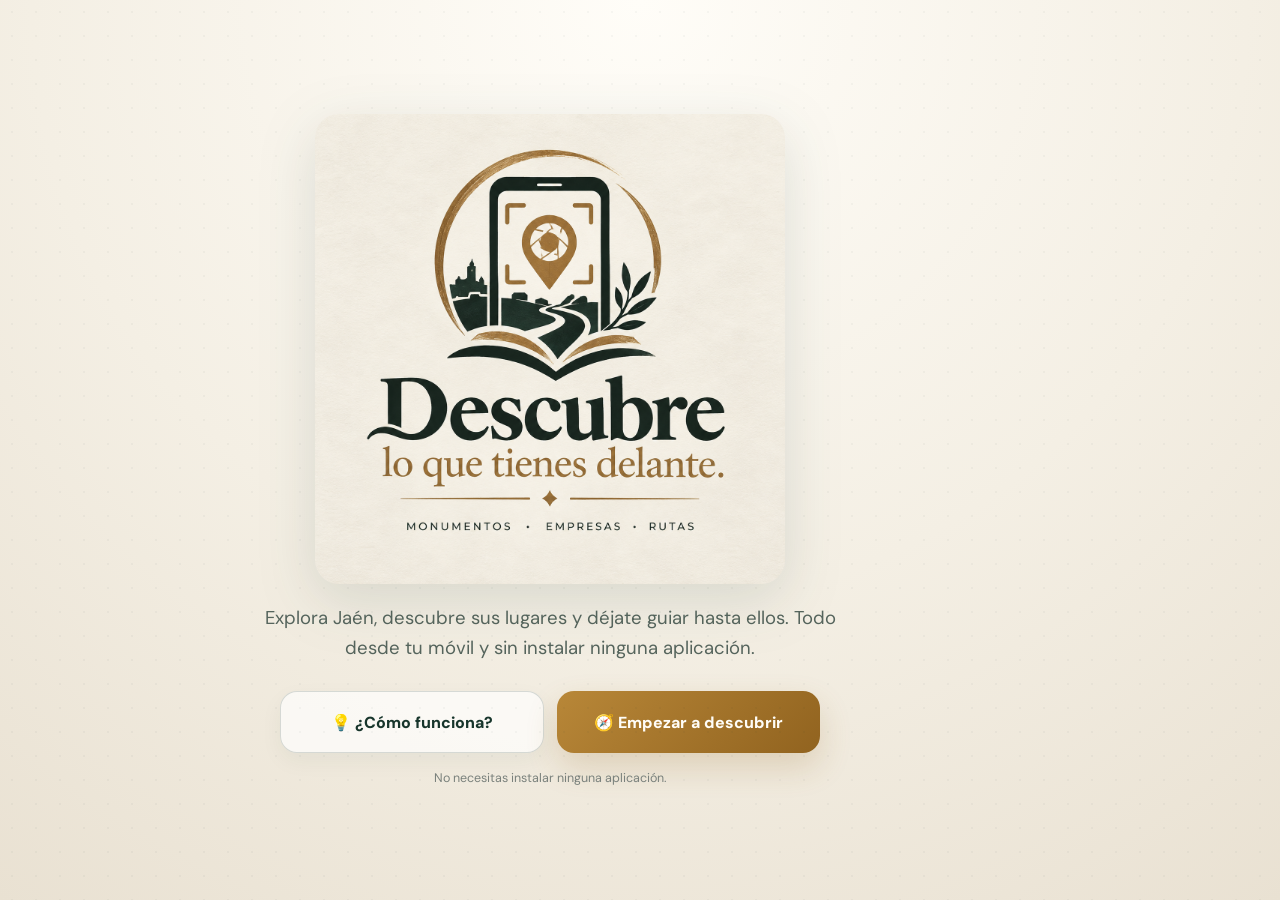
==== commit dc918d21: "Add files via upload" ====
--- a/tour/index.html
+++ b/tour/index.html
@@ -7,18 +7,17 @@
 <link rel="preconnect" href="https://fonts.googleapis.com"><link rel="preconnect" href="https://fonts.gstatic.com" crossorigin>
 <link href="https://fonts.googleapis.com/css2?family=DM+Sans:wght@400;500;600;700&family=Playfair+Display:wght@600;700&display=swap" rel="stylesheet">
 <style>
-:root{--bg:#10261f;--bg2:#17352b;--gold:#d9b45c;--gold2:#f0d28b;--cream:#f7f2e8;--muted:#c0cbc5;--line:rgba(240,210,139,.22)}
-*{box-sizing:border-box}html{scroll-behavior:smooth}body{margin:0;min-height:100vh;background:radial-gradient(circle at 75% 18%,rgba(217,180,92,.14),transparent 28%),radial-gradient(circle at 20% 75%,rgba(52,113,92,.22),transparent 35%),var(--bg);color:var(--cream);font-family:'DM Sans',system-ui,sans-serif;overflow-x:hidden}body:before{content:"";position:fixed;inset:0;pointer-events:none;opacity:.055;background-image:radial-gradient(#fff 1px,transparent 1px);background-size:26px 26px}.wrap{width:min(900px,90vw);margin:auto}.landing{min-height:100vh;min-height:100svh;display:flex;align-items:center;justify-content:center;padding:32px 0}.landing-card{text-align:center;width:min(680px,100%)}.visual{width:min(300px,65vw);aspect-ratio:1;margin:0 auto 34px;border-radius:50%;background:radial-gradient(circle at 35% 28%,#315d50,#14372f 45%,#081b18 72%);border:1px solid rgba(240,210,139,.3);box-shadow:inset 0 0 70px rgba(0,0,0,.4),0 25px 80px rgba(0,0,0,.3);display:grid;place-items:center;position:relative}.visual:before,.visual:after{content:"";position:absolute;border:1px solid var(--line);border-radius:50%}.visual:before{inset:25px}.visual:after{inset:-22px;border-style:dashed;opacity:.5}.target{width:125px;height:125px;border:2px solid var(--gold2);border-radius:25px;position:relative}.corner{position:absolute;width:31px;height:31px;border-color:var(--gold2);border-style:solid}.c1{left:-2px;top:-2px;border-width:3px 0 0 3px;border-radius:10px 0 0}.c2{right:-2px;top:-2px;border-width:3px 3px 0 0;border-radius:0 10px 0 0}.c3{left:-2px;bottom:-2px;border-width:0 0 3px 3px;border-radius:0 0 0 10px}.c4{right:-2px;bottom:-2px;border-width:0 3px 3px 0;border-radius:0 0 10px 0}.lens{position:absolute;inset:38px;border:2px solid rgba(247,242,232,.85);border-radius:50%}.lens:after{content:"";position:absolute;width:8px;height:8px;border-radius:50%;background:var(--gold2);left:50%;top:50%;transform:translate(-50%,-50%);box-shadow:0 0 20px var(--gold2)}.eyebrow{color:var(--gold2);letter-spacing:.24em;text-transform:uppercase;font-size:.7rem;font-weight:700;margin-bottom:15px}h1{font-family:'Playfair Display',Georgia,serif;font-size:clamp(2.7rem,7vw,5rem);line-height:.98;letter-spacing:-.04em;margin:0 0 18px}.lead{color:#d6dfdb;font-size:clamp(1rem,2vw,1.18rem);line-height:1.6;max-width:570px;margin:0 auto 30px}.actions{display:grid;grid-template-columns:1fr 1fr;gap:13px;max-width:520px;margin:0 auto}.action{min-height:62px;border-radius:18px;padding:15px 18px;display:flex;align-items:center;justify-content:center;gap:10px;text-decoration:none;font-weight:800;font-size:1rem;cursor:pointer;font-family:inherit}.primary{background:linear-gradient(135deg,#e5c46f,#b98f32);color:#10231f;border:0;box-shadow:0 14px 38px rgba(217,180,92,.18)}.secondary{background:rgba(255,255,255,.045);color:var(--cream);border:1px solid var(--line)}.hint{margin:19px auto 0;color:#aebcb5;font-size:.78rem}.instructions{position:fixed;inset:0;z-index:20;background:rgba(5,15,12,.72);backdrop-filter:blur(8px);display:none;align-items:center;justify-content:center;padding:20px}.instructions.open{display:flex}.modal{width:min(600px,100%);max-height:90vh;overflow:auto;background:#f7f2e8;color:#17241e;border-radius:25px;padding:26px;box-shadow:0 25px 80px rgba(0,0,0,.4);position:relative}.close{position:absolute;right:14px;top:14px;width:42px;height:42px;border:0;border-radius:50%;background:#e9eee9;color:#17241e;font-size:20px;cursor:pointer}.modal .eyebrow{color:#68786f;margin-bottom:7px}.modal h2{font-family:'Playfair Display',Georgia,serif;font-size:2.1rem;margin:0 45px 8px 0}.modal-intro{color:#5e6962;line-height:1.55;margin:0 0 20px}.guide{display:grid;gap:10px}.guide-item{display:grid;grid-template-columns:44px 1fr;gap:12px;align-items:start;padding:13px 14px;border-radius:16px;background:#fff;border:1px solid #dce3dd}.guide-num{width:38px;height:38px;border-radius:50%;display:grid;place-items:center;background:#17241e;color:#fff;font-weight:900}.guide-item strong{display:block;margin:2px 0 3px}.guide-item p{margin:0;color:#657069;font-size:.9rem;line-height:1.45}.modal-note{margin:15px 0 0;padding:12px 14px;border-radius:14px;background:#edf3ee;color:#53625a;font-size:.85rem;line-height:1.45}.modal-action{display:block;text-align:center;margin-top:17px;background:#17241e;color:#fff;text-decoration:none;padding:13px;border-radius:13px;font-weight:800}.sr-only{position:absolute;width:1px;height:1px;padding:0;margin:-1px;overflow:hidden;clip:rect(0,0,0,0);white-space:nowrap;border:0}@media(max-width:560px){.landing{padding:22px 0}.visual{width:min(240px,60vw);margin-bottom:27px}.target{width:105px;height:105px}.lens{inset:31px}.actions{grid-template-columns:1fr}.action{min-height:58px}.modal{padding:22px 18px}.modal h2{font-size:1.8rem}.guide-item{grid-template-columns:40px 1fr}}
+:root{--bg:#f4efe4;--bg2:#fffaf0;--green:#17352b;--green2:#23483a;--gold:#a9782f;--gold2:#c89b4b;--cream:#fbf8f0;--ink:#193027;--muted:#65736b;--line:rgba(169,120,47,.25)}
+*{box-sizing:border-box}html{scroll-behavior:smooth}body{margin:0;min-height:100vh;background:radial-gradient(circle at 50% 0%,#fffdf8 0,#f4efe4 55%,#e9e1d2 100%);color:var(--ink);font-family:'DM Sans',system-ui,sans-serif;overflow-x:hidden}body:before{content:"";position:fixed;inset:0;pointer-events:none;opacity:.035;background-image:radial-gradient(#17352b .8px,transparent .8px);background-size:24px 24px}.wrap{width:min(900px,92vw);margin:auto}.landing{min-height:100vh;min-height:100svh;display:flex;align-items:center;justify-content:center;padding:28px 0}.landing-card{text-align:center;width:min(720px,100%)}.brand-logo{display:block;width:min(470px,82vw);height:auto;margin:0 auto 20px;filter:drop-shadow(0 16px 28px rgba(23,53,43,.13));border-radius:24px}.lead{color:#56655d;font-size:clamp(1rem,2vw,1.16rem);line-height:1.6;max-width:590px;margin:0 auto 28px}.actions{display:grid;grid-template-columns:1fr 1fr;gap:13px;max-width:540px;margin:0 auto}.action{min-height:62px;border-radius:17px;padding:15px 18px;display:flex;align-items:center;justify-content:center;gap:10px;text-decoration:none;font-weight:800;font-size:1rem;cursor:pointer;font-family:inherit}.primary{background:linear-gradient(135deg,#b88738,#91631f);color:#fffdf7;border:0;box-shadow:0 14px 32px rgba(145,99,31,.2)}.secondary{background:rgba(255,255,255,.68);color:var(--green);border:1px solid rgba(23,53,43,.16);box-shadow:0 8px 22px rgba(23,53,43,.05)}.hint{margin:17px auto 0;color:#7a817c;font-size:.78rem}.instructions{position:fixed;inset:0;z-index:20;background:rgba(17,30,24,.62);backdrop-filter:blur(8px);display:none;align-items:center;justify-content:center;padding:20px}.instructions.open{display:flex}.modal{width:min(600px,100%);max-height:90vh;overflow:auto;background:#fbf8f0;color:#17241e;border-radius:25px;padding:26px;box-shadow:0 25px 80px rgba(0,0,0,.3);position:relative;border:1px solid rgba(169,120,47,.18)}.close{position:absolute;right:14px;top:14px;width:42px;height:42px;border:0;border-radius:50%;background:#ece7dc;color:#17241e;font-size:20px;cursor:pointer}.modal .eyebrow{color:#8b6b38;margin-bottom:7px}.modal h2{font-family:'Playfair Display',Georgia,serif;font-size:2.1rem;margin:0 45px 8px 0}.modal-intro{color:#5e6962;line-height:1.55;margin:0 0 20px}.guide{display:grid;gap:10px}.guide-item{display:grid;grid-template-columns:44px 1fr;gap:12px;align-items:start;padding:13px 14px;border-radius:16px;background:#fff;border:1px solid #dedfd9}.guide-num{width:38px;height:38px;border-radius:50%;display:grid;place-items:center;background:#17352b;color:#fff;font-weight:900}.guide-item strong{display:block;margin:2px 0 3px}.guide-item p{margin:0;color:#657069;font-size:.9rem;line-height:1.45}.modal-note{margin:15px 0 0;padding:12px 14px;border-radius:14px;background:#edf1eb;color:#53625a;font-size:.85rem;line-height:1.45}.modal-action{display:block;text-align:center;margin-top:17px;background:#17352b;color:#fff;text-decoration:none;padding:13px;border-radius:13px;font-weight:800}.sr-only{position:absolute;width:1px;height:1px;padding:0;margin:-1px;overflow:hidden;clip:rect(0,0,0,0);white-space:nowrap;border:0}@media(max-width:560px){.landing{padding:18px 0}.brand-logo{width:min(430px,94vw);margin-bottom:12px;border-radius:18px}.lead{font-size:.98rem;margin-bottom:22px}.actions{grid-template-columns:1fr}.action{min-height:58px}.modal{padding:22px 18px}.modal h2{font-size:1.8rem}.guide-item{grid-template-columns:40px 1fr}}
 </style>
 </head>
 <body>
 <main class="landing">
   <div class="wrap">
     <section class="landing-card" aria-labelledby="main-title">
-      <div class="visual" aria-hidden="true"><div class="target"><span class="corner c1"></span><span class="corner c2"></span><span class="corner c3"></span><span class="corner c4"></span><div class="lens"></div></div></div>
-      <div class="eyebrow">Patrimonio · Historia · Cultura</div>
-      <h1 id="main-title">Descubre lo que tienes delante.</h1>
-      <p class="lead">Explora los lugares que te rodean y descubre sus historias de una forma sencilla, directamente desde tu móvil.</p>
+      <img class="brand-logo" src="./logo-descubre-jaen.png" alt="Descubre lo que tienes delante · Monumentos, empresas y rutas">
+      <h1 id="main-title" class="sr-only">Descubre lo que tienes delante.</h1>
+      <p class="lead">Explora Jaén, descubre sus lugares y déjate guiar hasta ellos. Todo desde tu móvil y sin instalar ninguna aplicación.</p>
       <div class="actions">
         <button class="action secondary" id="instructionsBtn" type="button">💡 ¿Cómo funciona?</button>
         <a class="action primary" href="./app.html">🧭 Empezar a descubrir</a>
